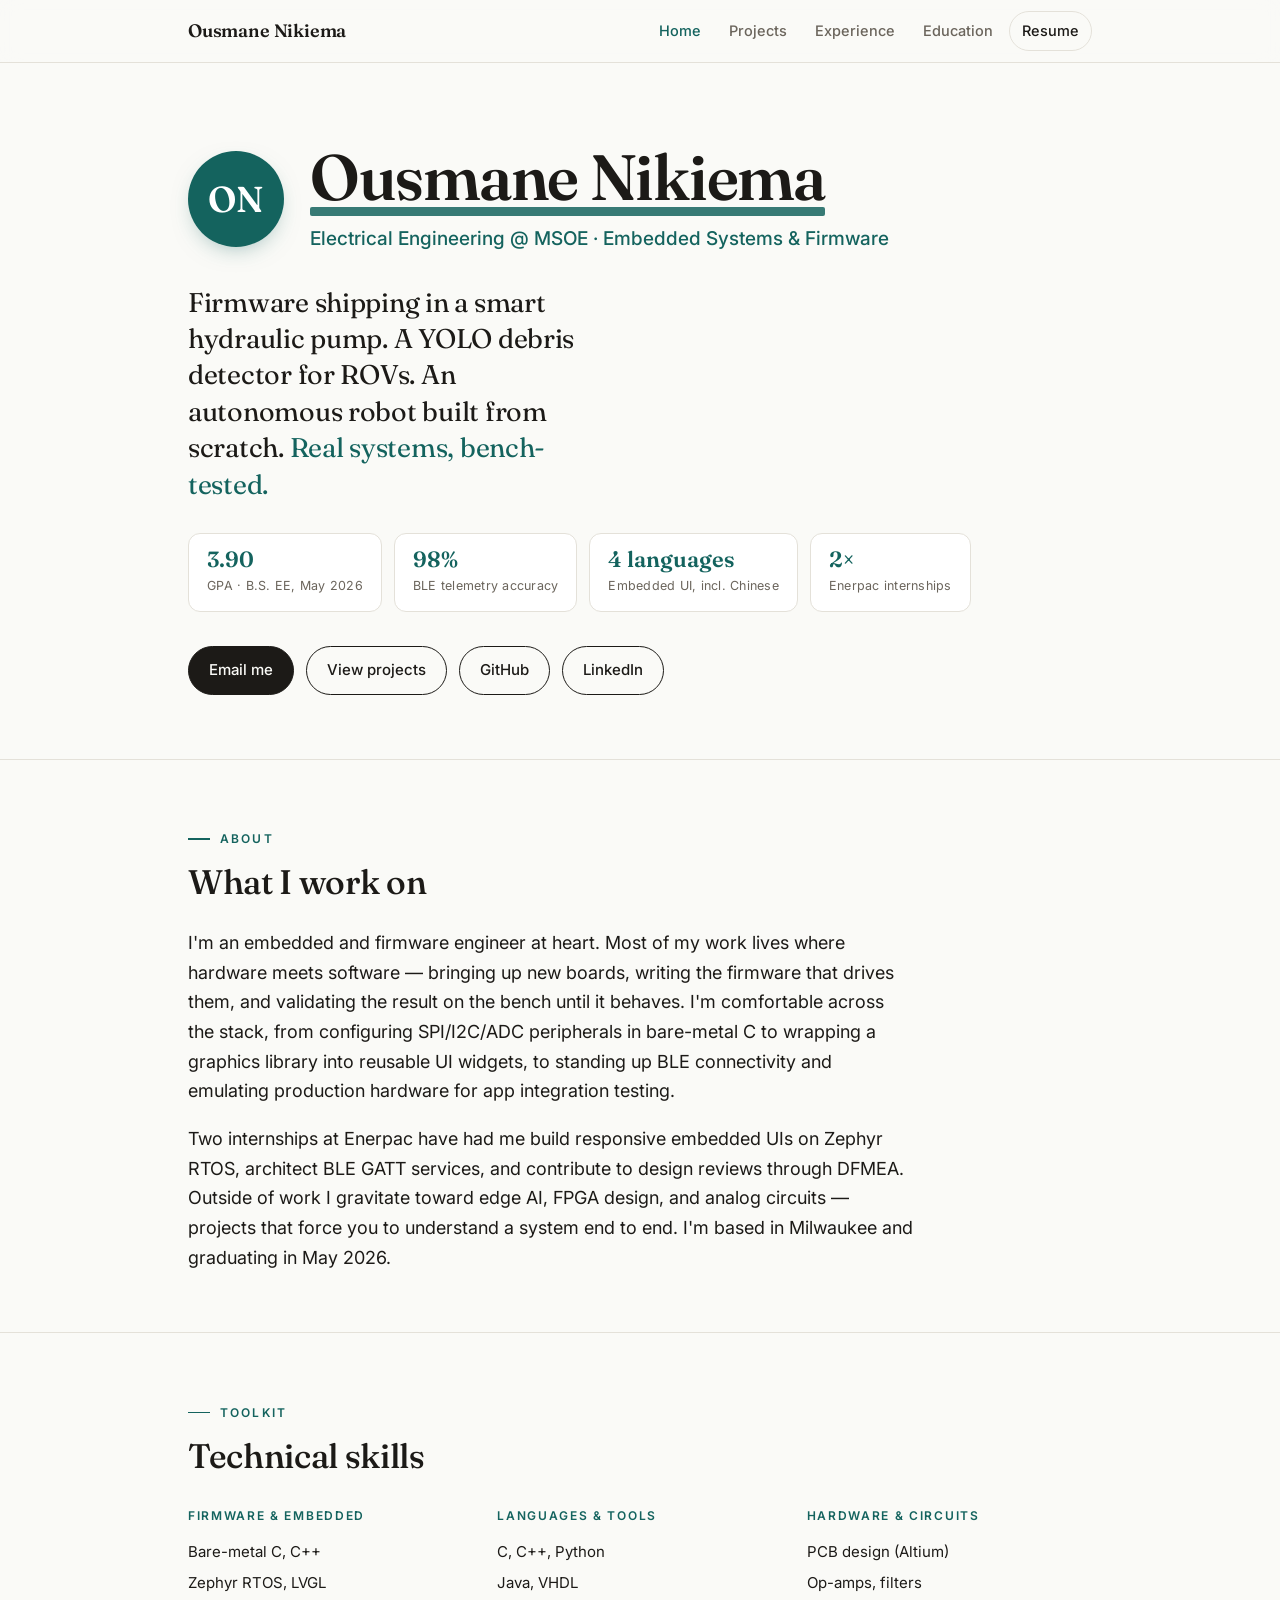
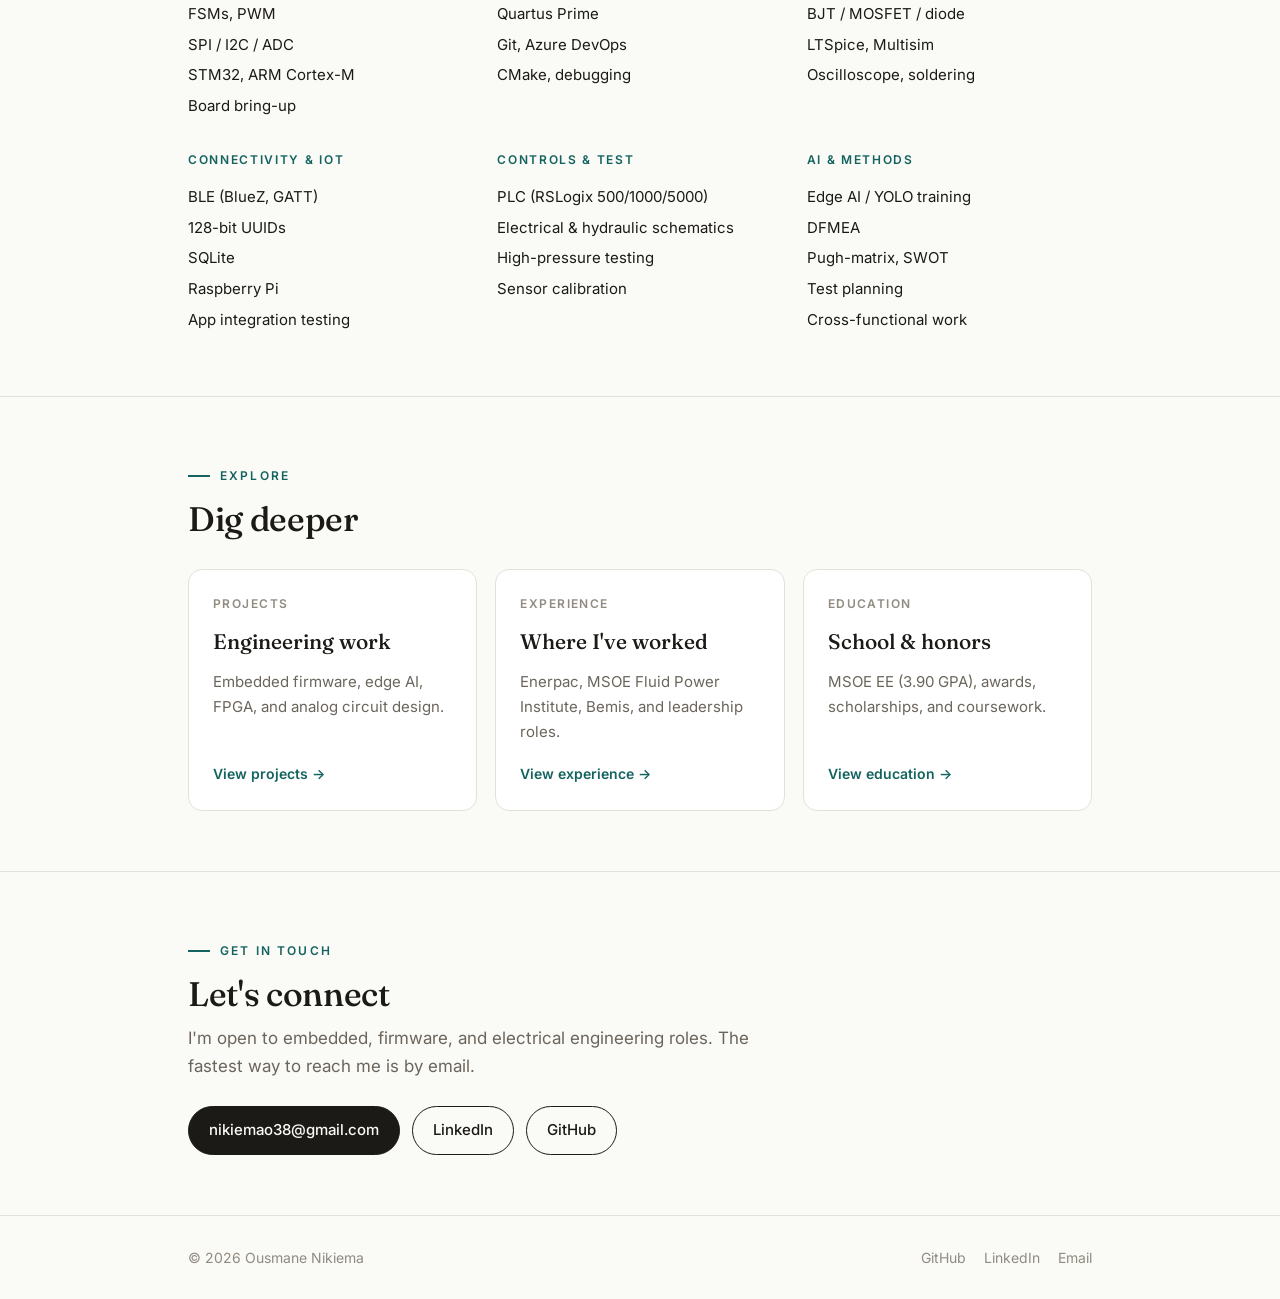
==== index.html @ 077c1083 "Add files via upload" ====
<!DOCTYPE html>
<html lang="en">
<head>
<meta charset="UTF-8" />
<meta name="viewport" content="width=device-width, initial-scale=1.0" />
<title>Ousmane Nikiema | Electrical &amp; Embedded Engineer</title>
<meta name="description" content="Ousmane Nikiema — Electrical Engineering senior at MSOE specializing in embedded systems, firmware, and PCB design. Zephyr RTOS, BLE, FPGAs, and edge AI." />
<link rel="preconnect" href="https://fonts.googleapis.com" />
<link rel="preconnect" href="https://fonts.gstatic.com" crossorigin />
<link href="https://fonts.googleapis.com/css2?family=Fraunces:opsz,wght@9..144,400;9..144,500;9..144,600&family=Inter:wght@400;500;600&display=swap" rel="stylesheet" />
<link rel="stylesheet" href="styles.css" />
</head>
<body>

  <nav class="nav">
    <div class="wrap">
      <a class="brand" href="index.html">Ousmane Nikiema</a>
      <div class="links">
        <a href="index.html" class="active">Home</a>
        <a href="projects.html">Projects</a>
        <a href="work.html">Experience</a>
        <a href="education.html">Education</a>
        <!-- Drop a file named resume.pdf in this folder to activate -->
        <a href="resume.pdf" class="cta" target="_blank" rel="noopener">Resume</a>
      </div>
    </div>
  </nav>

  <header class="hero">
    <div class="wrap">
      <div class="hero-top">
        <!-- To use a real photo: put profile.jpg in an images/ folder and replace the
             monogram below with: <span class="avatar"><img src="images/profile.jpg" alt="Ousmane Nikiema"></span> -->
        <span class="avatar" aria-hidden="true">ON</span>
        <div>
          <h1>Ousmane Nikiema<span class="stroke" aria-hidden="true"></span></h1>
          <p class="subtitle">Electrical Engineering @ MSOE · Embedded Systems &amp; Firmware</p>
        </div>
      </div>
      <p class="headline">Firmware shipping in a smart hydraulic pump. A YOLO debris detector for ROVs. An autonomous robot built from scratch. <em>Real systems, bench-tested.</em></p>
      <div class="stats">
        <div class="stat"><div class="n">3.90</div><div class="l">GPA · B.S. EE, May 2026</div></div>
        <div class="stat"><div class="n">98%</div><div class="l">BLE telemetry accuracy</div></div>
        <div class="stat"><div class="n">4 languages</div><div class="l">Embedded UI, incl. Chinese</div></div>
        <div class="stat"><div class="n">2&times;</div><div class="l">Enerpac internships</div></div>
      </div>
      <div class="actions">
        <a class="btn primary" href="mailto:nikiemao38@gmail.com">Email me</a>
        <a class="btn ghost" href="projects.html">View projects</a>
        <!-- EDIT ME: your GitHub profile -->
        <a class="btn ghost" href="https://github.com/yourusername" target="_blank" rel="noopener">GitHub</a>
        <a class="btn ghost" href="https://linkedin.com/in/ousmane-nikiema-398353217" target="_blank" rel="noopener">LinkedIn</a>
      </div>
    </div>
  </header>

  <section id="about">
    <div class="wrap">
      <span class="eyebrow">About</span>
      <h2 class="section-title">What I work on</h2>
      <div class="about-grid">
        <p>I'm an embedded and firmware engineer at heart. Most of my work lives where hardware meets software — bringing up new boards, writing the firmware that drives them, and validating the result on the bench until it behaves. I'm comfortable across the stack, from configuring SPI/I2C/ADC peripherals in bare-metal C to wrapping a graphics library into reusable UI widgets, to standing up BLE connectivity and emulating production hardware for app integration testing.</p>
        <p>Two internships at Enerpac have had me build responsive embedded UIs on Zephyr RTOS, architect BLE GATT services, and contribute to design reviews through DFMEA. Outside of work I gravitate toward edge AI, FPGA design, and analog circuits — projects that force you to understand a system end to end. I'm based in Milwaukee and graduating in May 2026.</p>
      </div>
    </div>
  </section>

  <section id="skills">
    <div class="wrap">
      <span class="eyebrow">Toolkit</span>
      <h2 class="section-title">Technical skills</h2>
      <div class="skill-groups">
        <div>
          <h4>Firmware &amp; Embedded</h4>
          <ul><li>Bare-metal C, C++</li><li>Zephyr RTOS, LVGL</li><li>FSMs, PWM</li><li>SPI / I2C / ADC</li><li>STM32, ARM Cortex-M</li><li>Board bring-up</li></ul>
        </div>
        <div>
          <h4>Languages &amp; Tools</h4>
          <ul><li>C, C++, Python</li><li>Java, VHDL</li><li>Quartus Prime</li><li>Git, Azure DevOps</li><li>CMake, debugging</li></ul>
        </div>
        <div>
          <h4>Hardware &amp; Circuits</h4>
          <ul><li>PCB design (Altium)</li><li>Op-amps, filters</li><li>BJT / MOSFET / diode</li><li>LTSpice, Multisim</li><li>Oscilloscope, soldering</li></ul>
        </div>
        <div>
          <h4>Connectivity &amp; IoT</h4>
          <ul><li>BLE (BlueZ, GATT)</li><li>128-bit UUIDs</li><li>SQLite</li><li>Raspberry Pi</li><li>App integration testing</li></ul>
        </div>
        <div>
          <h4>Controls &amp; Test</h4>
          <ul><li>PLC (RSLogix 500/1000/5000)</li><li>Electrical &amp; hydraulic schematics</li><li>High-pressure testing</li><li>Sensor calibration</li></ul>
        </div>
        <div>
          <h4>AI &amp; Methods</h4>
          <ul><li>Edge AI / YOLO training</li><li>DFMEA</li><li>Pugh-matrix, SWOT</li><li>Test planning</li><li>Cross-functional work</li></ul>
        </div>
      </div>
    </div>
  </section>

  <section id="explore">
    <div class="wrap">
      <span class="eyebrow">Explore</span>
      <h2 class="section-title">Dig deeper</h2>
      <div class="explore">
        <a class="xcard" href="projects.html">
          <span class="k">Projects</span>
          <h3>Engineering work</h3>
          <p>Embedded firmware, edge AI, FPGA, and analog circuit design.</p>
          <span class="go">View projects →</span>
        </a>
        <a class="xcard" href="work.html">
          <span class="k">Experience</span>
          <h3>Where I've worked</h3>
          <p>Enerpac, MSOE Fluid Power Institute, Bemis, and leadership roles.</p>
          <span class="go">View experience →</span>
        </a>
        <a class="xcard" href="education.html">
          <span class="k">Education</span>
          <h3>School &amp; honors</h3>
          <p>MSOE EE (3.90 GPA), awards, scholarships, and coursework.</p>
          <span class="go">View education →</span>
        </a>
      </div>
    </div>
  </section>

  <section id="contact" class="contact">
    <div class="wrap">
      <span class="eyebrow">Get in touch</span>
      <h2 class="section-title">Let's connect</h2>
      <p>I'm open to embedded, firmware, and electrical engineering roles. The fastest way to reach me is by email.</p>
      <div class="actions">
        <a class="btn primary" href="mailto:nikiemao38@gmail.com">nikiemao38@gmail.com</a>
        <a class="btn ghost" href="https://linkedin.com/in/ousmane-nikiema-398353217" target="_blank" rel="noopener">LinkedIn</a>
        <a class="btn ghost" href="https://github.com/yourusername" target="_blank" rel="noopener">GitHub</a>
      </div>
    </div>
  </section>

  <footer>
    <div class="wrap">
      <span>© <span id="year"></span> Ousmane Nikiema</span>
      <span class="fl">
        <a href="https://github.com/yourusername" target="_blank" rel="noopener">GitHub</a>
        <a href="https://linkedin.com/in/ousmane-nikiema-398353217" target="_blank" rel="noopener">LinkedIn</a>
        <a href="mailto:nikiemao38@gmail.com">Email</a>
      </span>
    </div>
  </footer>
  <script>document.getElementById("year").textContent=new Date().getFullYear();</script>
</body>
</html>
---- styles.css ----
/* =========================================================
   Ousmane Nikiema — portfolio styles (shared across pages)
   ========================================================= */
:root{
  --bg:#FAFAF7; --ink:#1C1A17; --muted:#6B655C; --faint:#918B81;
  --hairline:#E4E1D9; --surface:#FFFFFF;
  --accent:#14635E; --accent-dk:#0C4A46; --accent-wash:#E7F0EE;
  --display:"Fraunces",Georgia,"Times New Roman",serif;
  --body:"Inter",-apple-system,BlinkMacSystemFont,"Segoe UI",sans-serif;
  --maxw:960px;
}
*{box-sizing:border-box;}
html{scroll-behavior:smooth;}
body{
  margin:0;background:var(--bg);color:var(--ink);font-family:var(--body);
  font-size:17px;line-height:1.65;-webkit-font-smoothing:antialiased;text-rendering:optimizeLegibility;
}
a{color:inherit;}
img{max-width:100%;display:block;}
.wrap{max-width:var(--maxw);margin:0 auto;padding:0 28px;}

/* ---------- nav ---------- */
.nav{
  position:sticky;top:0;z-index:50;background:rgba(250,250,247,.86);
  backdrop-filter:saturate(180%) blur(10px);border-bottom:1px solid var(--hairline);
}
.nav .wrap{display:flex;align-items:center;justify-content:space-between;gap:18px;height:62px;}
.nav .brand{font-family:var(--display);font-weight:600;font-size:18px;letter-spacing:-.01em;text-decoration:none;white-space:nowrap;}
.nav .links{display:flex;flex-wrap:wrap;gap:4px;align-items:center;}
.nav .links a{
  text-decoration:none;font-size:14.5px;font-weight:500;color:var(--muted);
  padding:7px 12px;border-radius:999px;transition:background .15s,color .15s;
}
.nav .links a:hover{color:var(--ink);background:rgba(20,99,94,.08);}
.nav .links a.active{color:var(--accent);}
.nav .links a.cta{border:1px solid var(--hairline);color:var(--ink);}
.nav .links a.cta:hover{background:var(--ink);color:var(--bg);}

/* ---------- shared section bits ---------- */
.eyebrow{
  font-size:12px;letter-spacing:.18em;text-transform:uppercase;color:var(--accent);
  font-weight:600;display:inline-flex;align-items:center;gap:10px;
}
.eyebrow::before{content:"";width:22px;height:1.5px;background:var(--accent);display:inline-block;}
h2.section-title{font-family:var(--display);font-weight:500;font-size:clamp(26px,4vw,34px);line-height:1.15;margin:14px 0 0;letter-spacing:-.01em;}
section{padding:60px 0;border-top:1px solid var(--hairline);}
.lead{color:var(--muted);max-width:62ch;font-size:18px;}

/* ---------- buttons ---------- */
.actions{display:flex;flex-wrap:wrap;gap:12px;}
.btn{
  text-decoration:none;font-weight:500;font-size:15px;padding:11px 20px;border-radius:999px;
  border:1px solid var(--ink);transition:background .18s,color .18s,border-color .18s;
  display:inline-flex;align-items:center;gap:8px;
}
.btn.primary{background:var(--ink);color:var(--bg);}
.btn.primary:hover{background:var(--accent);border-color:var(--accent);}
.btn.ghost:hover{background:var(--ink);color:var(--bg);}
.btn:focus-visible{outline:3px solid var(--accent-wash);outline-offset:2px;}

/* ---------- hero (home) ---------- */
header.hero{padding:clamp(54px,9vh,90px) 0 64px;}
.hero-top{display:flex;align-items:center;gap:26px;flex-wrap:wrap;}
.avatar{
  width:96px;height:96px;border-radius:50%;flex:none;overflow:hidden;
  background:var(--accent);color:#fff;display:flex;align-items:center;justify-content:center;
  font-family:var(--display);font-weight:600;font-size:36px;letter-spacing:.02em;
  box-shadow:0 8px 26px -12px rgba(20,99,94,.6);
}
.avatar img{width:100%;height:100%;object-fit:cover;}
.hero h1{font-family:var(--display);font-weight:600;font-size:clamp(38px,7vw,64px);line-height:1.02;letter-spacing:-.02em;margin:0;position:relative;display:inline-block;}
.hero h1 .stroke{position:absolute;left:0;right:0;bottom:-.1em;height:.14em;background:var(--accent);opacity:.85;transform-origin:left center;transform:scaleX(0);border-radius:2px;animation:draw .9s cubic-bezier(.7,0,.2,1) .35s forwards;}
@keyframes draw{to{transform:scaleX(1);}}
.hero .subtitle{color:var(--accent);font-weight:500;margin:14px 0 0;font-size:clamp(16px,2.2vw,19px);}
.hero .headline{font-size:clamp(20px,2.8vw,27px);font-family:var(--display);font-weight:400;line-height:1.35;max-width:24ch;margin:30px 0 0;letter-spacing:-.01em;}
.hero .headline em{font-style:normal;color:var(--accent);}
.hero .actions{margin-top:34px;}

/* stat chips */
.stats{display:flex;flex-wrap:wrap;gap:12px;margin-top:30px;}
.stat{
  border:1px solid var(--hairline);background:var(--surface);border-radius:12px;
  padding:14px 18px;min-width:120px;
}
.stat .n{font-family:var(--display);font-weight:600;font-size:22px;color:var(--accent);line-height:1;}
.stat .l{font-size:12.5px;color:var(--muted);margin-top:6px;letter-spacing:.02em;}

/* ---------- about / skills ---------- */
.about-grid{display:grid;grid-template-columns:1fr;gap:18px;margin-top:26px;}
.about-grid p{margin:0;max-width:66ch;font-size:18px;}
.skill-groups{display:grid;grid-template-columns:repeat(auto-fit,minmax(220px,1fr));gap:28px 24px;margin-top:30px;}
.skill-groups h4{font-size:12px;letter-spacing:.14em;text-transform:uppercase;color:var(--accent);margin:0 0 12px;font-weight:600;}
.skill-groups ul{list-style:none;margin:0;padding:0;}
.skill-groups li{padding:3px 0;color:var(--ink);font-size:15px;}

/* chips (coursework / skill tags) */
.chips{display:flex;flex-wrap:wrap;gap:8px;margin-top:20px;}
.chip{font-size:13px;color:var(--ink);background:var(--surface);border:1px solid var(--hairline);border-radius:999px;padding:6px 13px;}

/* ---------- explore cards (home) ---------- */
.explore{display:grid;grid-template-columns:repeat(3,1fr);gap:18px;margin-top:30px;}
.xcard{
  display:flex;flex-direction:column;gap:8px;text-decoration:none;color:inherit;
  background:var(--surface);border:1px solid var(--hairline);border-radius:14px;padding:24px;
  transition:transform .2s,box-shadow .2s,border-color .2s;
}
.xcard:hover{transform:translateY(-3px);box-shadow:0 14px 34px -18px rgba(28,26,23,.28);border-color:var(--ink);}
.xcard .k{font-size:12px;letter-spacing:.12em;text-transform:uppercase;color:var(--faint);font-weight:600;}
.xcard h3{font-family:var(--display);font-weight:500;font-size:21px;margin:2px 0 0;}
.xcard p{color:var(--muted);font-size:15px;margin:4px 0 0;}
.xcard .go{margin-top:auto;color:var(--accent);font-weight:600;font-size:14px;padding-top:10px;}

/* downloads */
.downloads{display:grid;grid-template-columns:repeat(2,1fr);gap:16px;margin-top:30px;}
.dl{display:flex;flex-direction:column;gap:4px;text-decoration:none;color:inherit;border:1px solid var(--hairline);background:var(--surface);border-radius:14px;padding:22px 24px;transition:border-color .2s,transform .2s;}
.dl:hover{border-color:var(--ink);transform:translateY(-2px);}
.dl b{font-family:var(--display);font-weight:500;font-size:18px;}
.dl span{color:var(--muted);font-size:14px;}

/* ---------- inner page header ---------- */
.page-head{padding:54px 0 0;}
.page-head h1{font-family:var(--display);font-weight:600;font-size:clamp(34px,6vw,52px);letter-spacing:-.02em;margin:14px 0 18px;line-height:1.05;}
.page-head .rule{height:1px;background:var(--hairline);margin-bottom:8px;}

/* ---------- project gallery ---------- */
.gallery{display:grid;grid-template-columns:repeat(2,1fr);gap:22px;padding:40px 0 64px;}
.gcard{display:flex;flex-direction:column;text-decoration:none;color:inherit;background:var(--surface);border:1px solid var(--hairline);border-radius:16px;overflow:hidden;transition:transform .2s,box-shadow .2s,border-color .2s;}
.gcard:hover{transform:translateY(-4px);box-shadow:0 18px 40px -20px rgba(28,26,23,.32);border-color:var(--ink);}
.gcard .thumb{aspect-ratio:16/10;background:var(--accent-wash);overflow:hidden;border-bottom:1px solid var(--hairline);}
.gcard .thumb img{width:100%;height:100%;object-fit:cover;}
.gcard .body{padding:22px 24px 26px;}
.gcard .k{font-size:11.5px;letter-spacing:.12em;text-transform:uppercase;color:var(--accent);font-weight:600;}
.gcard h3{font-family:var(--display);font-weight:500;font-size:22px;margin:8px 0 6px;line-height:1.18;}
.gcard p{color:var(--muted);font-size:15px;margin:0;}

/* ---------- project detail ---------- */
.detail{padding:8px 0 40px;}
.detail h2{font-family:var(--display);font-weight:500;font-size:26px;margin:46px 0 10px;letter-spacing:-.01em;}
.detail h3{font-size:18px;font-weight:600;margin:26px 0 6px;color:var(--ink);}
.detail p{color:var(--muted);max-width:68ch;}
.detail ul{margin:10px 0;padding-left:0;list-style:none;max-width:68ch;}
.detail ul li{position:relative;padding:5px 0 5px 22px;color:var(--muted);}
.detail ul li::before{content:"";position:absolute;left:0;top:13px;width:7px;height:7px;border-radius:50%;background:var(--accent);}
.meta-row{display:flex;flex-wrap:wrap;gap:10px;margin:6px 0 0;}
.figs{display:grid;grid-template-columns:repeat(auto-fit,minmax(280px,1fr));gap:20px;margin:24px 0;}
.fig{border:1px solid var(--hairline);border-radius:14px;overflow:hidden;background:var(--surface);}
.fig img{width:100%;background:#fff;}
.fig figcaption{font-size:13.5px;color:var(--muted);padding:12px 16px;border-top:1px solid var(--hairline);}
.highlight{background:var(--accent);color:#fff;border-radius:16px;padding:26px 30px;margin:30px 0 8px;}
.highlight .n{font-family:var(--display);font-weight:600;font-size:clamp(24px,4vw,32px);line-height:1.1;}
.highlight .l{opacity:.9;margin-top:6px;font-size:15px;}
.prevnext{display:flex;justify-content:space-between;gap:16px;flex-wrap:wrap;border-top:1px solid var(--hairline);padding:26px 0 0;margin-top:36px;}
.prevnext a{text-decoration:none;color:inherit;font-size:14px;}
.prevnext .k{color:var(--faint);font-size:12px;letter-spacing:.1em;text-transform:uppercase;}
.prevnext b{font-family:var(--display);font-weight:500;color:var(--accent);font-size:17px;}

/* ---------- work / experience ---------- */
.work-block{padding-top:8px;}
.role{padding:28px 0;border-top:1px solid var(--hairline);}
.role:first-of-type{border-top:none;}
.role .head{display:flex;justify-content:space-between;gap:14px;flex-wrap:wrap;align-items:baseline;}
.role h3{font-family:var(--display);font-weight:500;font-size:21px;margin:0;letter-spacing:-.01em;}
.role .when{color:var(--faint);font-size:13.5px;white-space:nowrap;font-variant-numeric:tabular-nums;}
.role .org{color:var(--accent);font-weight:500;margin:3px 0 0;font-size:15px;}
.role ul{list-style:none;margin:12px 0 0;padding:0;max-width:70ch;}
.role ul li{position:relative;padding:5px 0 5px 22px;color:var(--muted);}
.role ul li::before{content:"";position:absolute;left:0;top:13px;width:7px;height:7px;border-radius:50%;background:var(--accent);}
.subhead{font-size:12px;letter-spacing:.16em;text-transform:uppercase;color:var(--faint);font-weight:600;margin:48px 0 4px;}

/* ---------- education ---------- */
.edu .role .note{color:var(--muted);margin:8px 0 0;}
.awards{list-style:none;margin:18px 0 0;padding:0;max-width:72ch;}
.awards li{position:relative;padding:8px 0 8px 22px;border-bottom:1px solid var(--hairline);color:var(--ink);font-size:15.5px;}
.awards li:last-child{border-bottom:none;}
.awards li::before{content:"—";position:absolute;left:0;color:var(--accent);}
.awards b{font-weight:600;}

/* ---------- contact / footer ---------- */
.contact h2{margin-bottom:10px;}
.contact p{color:var(--muted);max-width:52ch;margin:0 0 26px;}
footer{border-top:1px solid var(--hairline);padding:30px 0;color:var(--faint);font-size:14px;}
footer .wrap{display:flex;justify-content:space-between;flex-wrap:wrap;gap:12px;align-items:center;}
footer a{color:var(--faint);text-decoration:none;}
footer a:hover{color:var(--accent);}
footer .fl{display:flex;gap:18px;}

/* ---------- responsive ---------- */
@media(max-width:760px){
  .explore{grid-template-columns:1fr;}
  .downloads{grid-template-columns:1fr;}
  .gallery{grid-template-columns:1fr;}
  section{padding:48px 0;}
  .nav .brand{font-size:16px;}
  .nav .links a{padding:6px 9px;font-size:13.5px;}
}
@media(prefers-reduced-motion:reduce){
  html{scroll-behavior:auto;}
  .hero h1 .stroke{animation:none;transform:scaleX(1);}
  .xcard,.gcard,.dl{transition:none;}
}
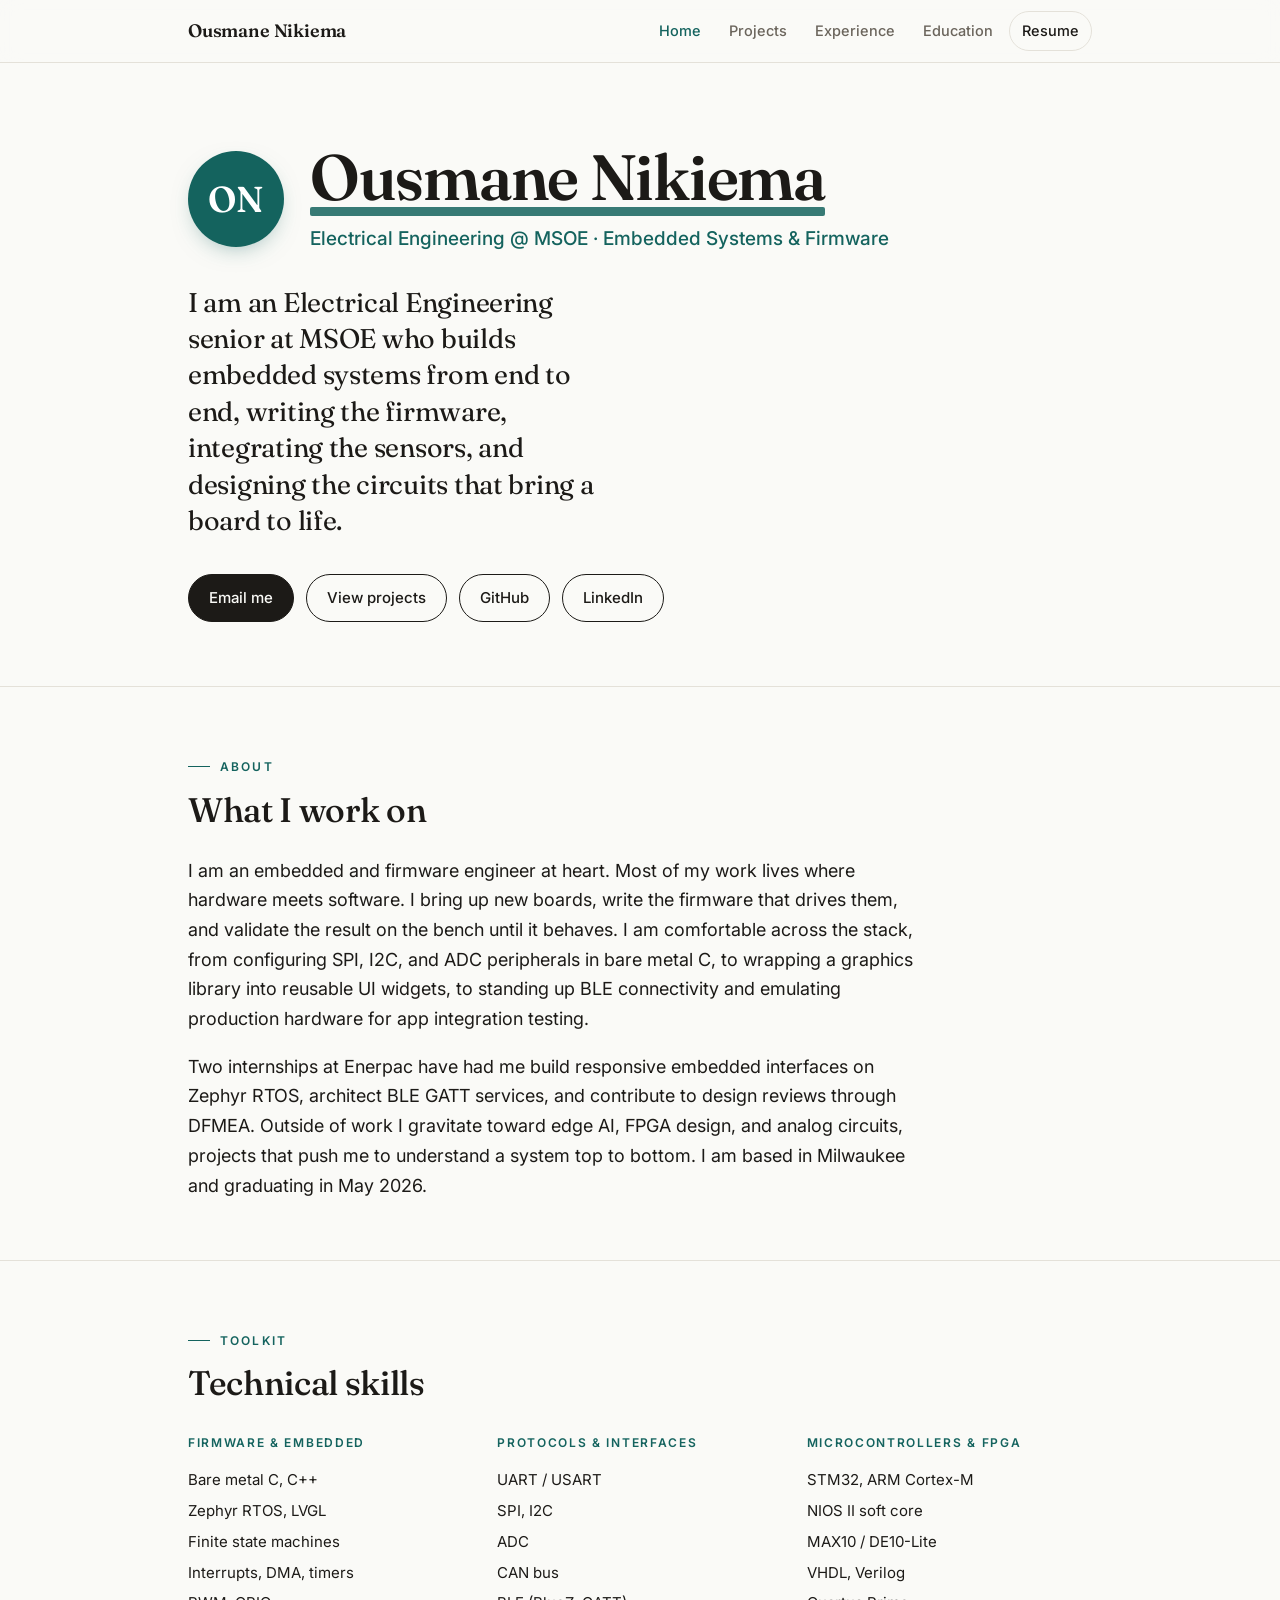
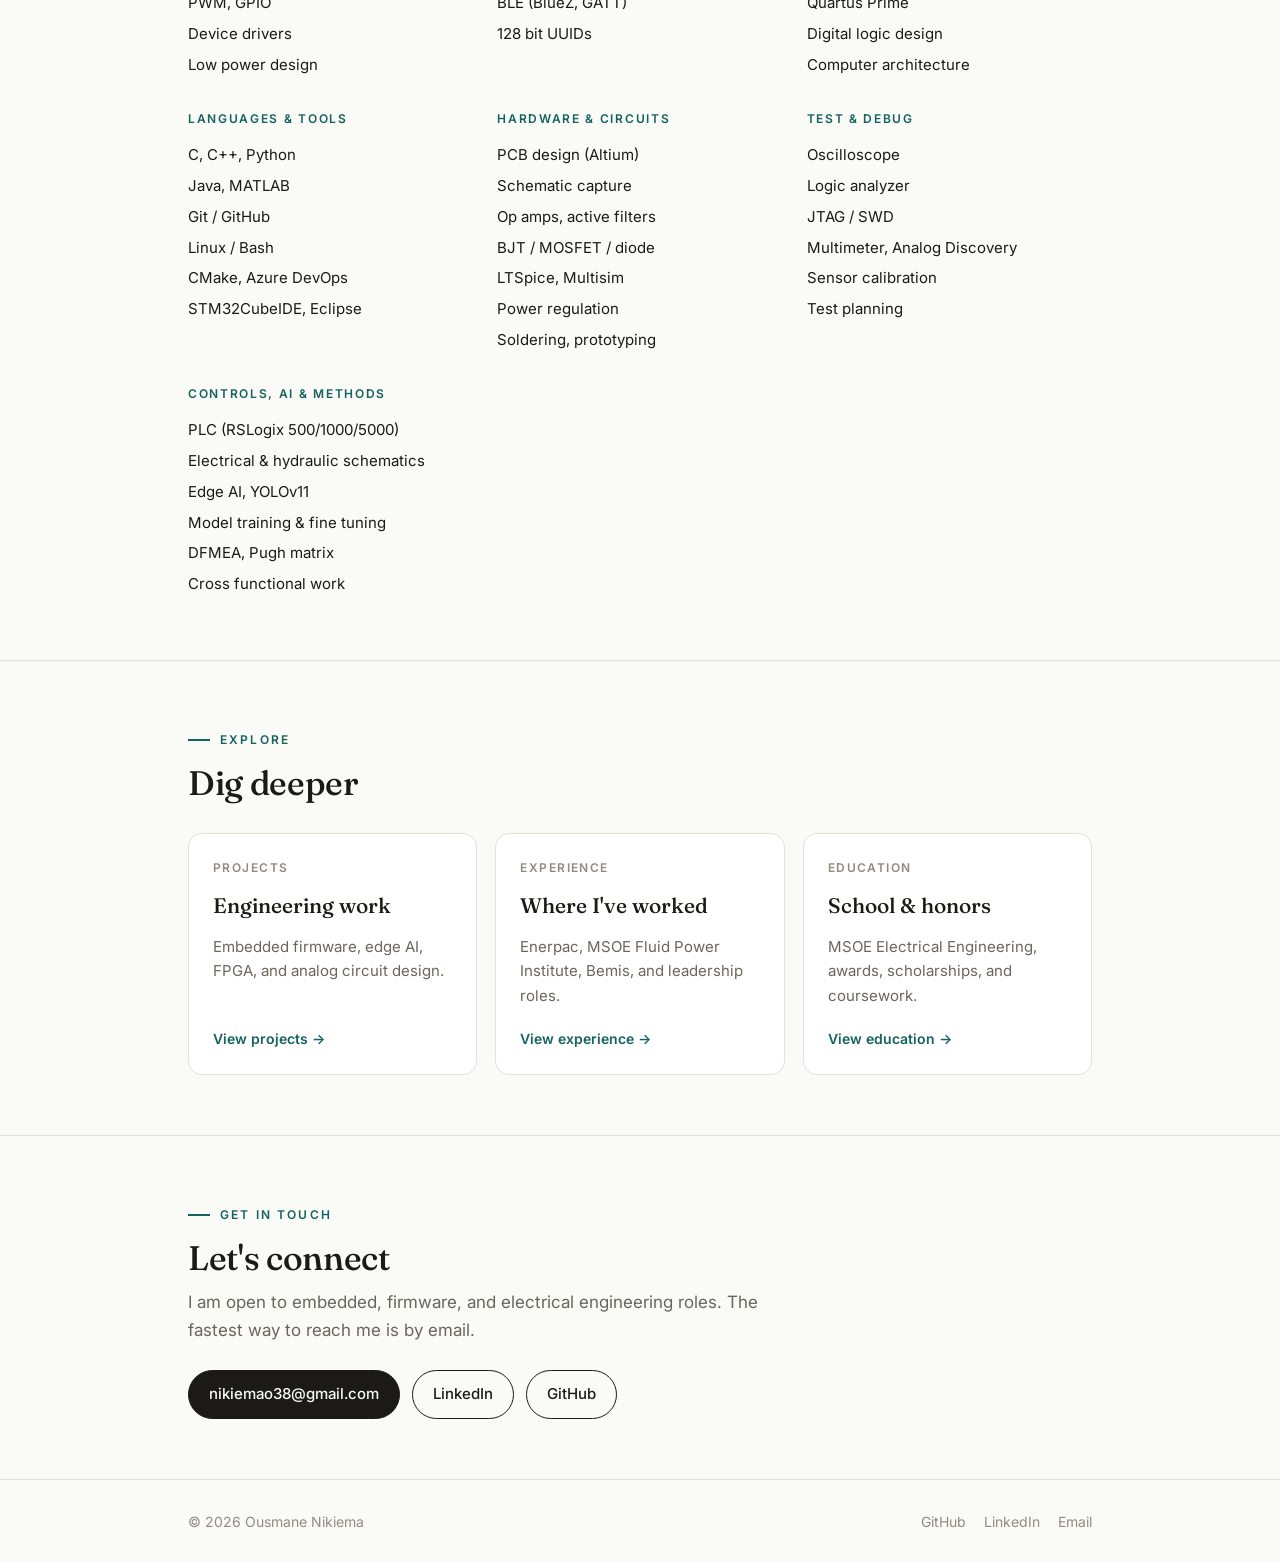
==== commit 601ee22e: "Add files via upload" ====
--- a/index.html
+++ b/index.html
@@ -4,7 +4,7 @@
 <meta charset="UTF-8" />
 <meta name="viewport" content="width=device-width, initial-scale=1.0" />
 <title>Ousmane Nikiema | Electrical &amp; Embedded Engineer</title>
-<meta name="description" content="Ousmane Nikiema — Electrical Engineering senior at MSOE specializing in embedded systems, firmware, and PCB design. Zephyr RTOS, BLE, FPGAs, and edge AI." />
+<meta name="description" content="Ousmane Nikiema, Electrical Engineering senior at MSOE specializing in embedded systems, firmware, and PCB design. Zephyr RTOS, BLE, FPGAs, and edge AI." />
 <link rel="preconnect" href="https://fonts.googleapis.com" />
 <link rel="preconnect" href="https://fonts.gstatic.com" crossorigin />
 <link href="https://fonts.googleapis.com/css2?family=Fraunces:opsz,wght@9..144,400;9..144,500;9..144,600&family=Inter:wght@400;500;600&display=swap" rel="stylesheet" />
@@ -20,7 +20,6 @@
         <a href="projects.html">Projects</a>
         <a href="work.html">Experience</a>
         <a href="education.html">Education</a>
-        <!-- Drop a file named resume.pdf in this folder to activate -->
         <a href="resume.pdf" class="cta" target="_blank" rel="noopener">Resume</a>
       </div>
     </div>
@@ -29,7 +28,7 @@
   <header class="hero">
     <div class="wrap">
       <div class="hero-top">
-        <!-- To use a real photo: put profile.jpg in an images/ folder and replace the
+        <!-- To use a real photo: put profile.jpg in the images/ folder and replace the
              monogram below with: <span class="avatar"><img src="images/profile.jpg" alt="Ousmane Nikiema"></span> -->
         <span class="avatar" aria-hidden="true">ON</span>
         <div>
@@ -37,18 +36,11 @@
           <p class="subtitle">Electrical Engineering @ MSOE · Embedded Systems &amp; Firmware</p>
         </div>
       </div>
-      <p class="headline">Firmware shipping in a smart hydraulic pump. A YOLO debris detector for ROVs. An autonomous robot built from scratch. <em>Real systems, bench-tested.</em></p>
-      <div class="stats">
-        <div class="stat"><div class="n">3.90</div><div class="l">GPA · B.S. EE, May 2026</div></div>
-        <div class="stat"><div class="n">98%</div><div class="l">BLE telemetry accuracy</div></div>
-        <div class="stat"><div class="n">4 languages</div><div class="l">Embedded UI, incl. Chinese</div></div>
-        <div class="stat"><div class="n">2&times;</div><div class="l">Enerpac internships</div></div>
-      </div>
+      <p class="headline">I am an Electrical Engineering senior at MSOE who builds embedded systems from end to end, writing the firmware, integrating the sensors, and designing the circuits that bring a board to life.</p>
       <div class="actions">
         <a class="btn primary" href="mailto:nikiemao38@gmail.com">Email me</a>
         <a class="btn ghost" href="projects.html">View projects</a>
-        <!-- EDIT ME: your GitHub profile -->
-        <a class="btn ghost" href="https://github.com/yourusername" target="_blank" rel="noopener">GitHub</a>
+        <a class="btn ghost" href="https://github.com/ousmanezz" target="_blank" rel="noopener">GitHub</a>
         <a class="btn ghost" href="https://linkedin.com/in/ousmane-nikiema-398353217" target="_blank" rel="noopener">LinkedIn</a>
       </div>
     </div>
@@ -59,8 +51,8 @@
       <span class="eyebrow">About</span>
       <h2 class="section-title">What I work on</h2>
       <div class="about-grid">
-        <p>I'm an embedded and firmware engineer at heart. Most of my work lives where hardware meets software — bringing up new boards, writing the firmware that drives them, and validating the result on the bench until it behaves. I'm comfortable across the stack, from configuring SPI/I2C/ADC peripherals in bare-metal C to wrapping a graphics library into reusable UI widgets, to standing up BLE connectivity and emulating production hardware for app integration testing.</p>
-        <p>Two internships at Enerpac have had me build responsive embedded UIs on Zephyr RTOS, architect BLE GATT services, and contribute to design reviews through DFMEA. Outside of work I gravitate toward edge AI, FPGA design, and analog circuits — projects that force you to understand a system end to end. I'm based in Milwaukee and graduating in May 2026.</p>
+        <p>I am an embedded and firmware engineer at heart. Most of my work lives where hardware meets software. I bring up new boards, write the firmware that drives them, and validate the result on the bench until it behaves. I am comfortable across the stack, from configuring SPI, I2C, and ADC peripherals in bare metal C, to wrapping a graphics library into reusable UI widgets, to standing up BLE connectivity and emulating production hardware for app integration testing.</p>
+        <p>Two internships at Enerpac have had me build responsive embedded interfaces on Zephyr RTOS, architect BLE GATT services, and contribute to design reviews through DFMEA. Outside of work I gravitate toward edge AI, FPGA design, and analog circuits, projects that push me to understand a system top to bottom. I am based in Milwaukee and graduating in May 2026.</p>
       </div>
     </div>
   </section>
@@ -72,27 +64,31 @@
       <div class="skill-groups">
         <div>
           <h4>Firmware &amp; Embedded</h4>
-          <ul><li>Bare-metal C, C++</li><li>Zephyr RTOS, LVGL</li><li>FSMs, PWM</li><li>SPI / I2C / ADC</li><li>STM32, ARM Cortex-M</li><li>Board bring-up</li></ul>
+          <ul><li>Bare metal C, C++</li><li>Zephyr RTOS, LVGL</li><li>Finite state machines</li><li>Interrupts, DMA, timers</li><li>PWM, GPIO</li><li>Device drivers</li><li>Low power design</li></ul>
+        </div>
+        <div>
+          <h4>Protocols &amp; Interfaces</h4>
+          <ul><li>UART / USART</li><li>SPI, I2C</li><li>ADC</li><li>CAN bus</li><li>BLE (BlueZ, GATT)</li><li>128 bit UUIDs</li></ul>
+        </div>
+        <div>
+          <h4>Microcontrollers &amp; FPGA</h4>
+          <ul><li>STM32, ARM Cortex-M</li><li>NIOS II soft core</li><li>MAX10 / DE10-Lite</li><li>VHDL, Verilog</li><li>Quartus Prime</li><li>Digital logic design</li><li>Computer architecture</li></ul>
         </div>
         <div>
           <h4>Languages &amp; Tools</h4>
-          <ul><li>C, C++, Python</li><li>Java, VHDL</li><li>Quartus Prime</li><li>Git, Azure DevOps</li><li>CMake, debugging</li></ul>
+          <ul><li>C, C++, Python</li><li>Java, MATLAB</li><li>Git / GitHub</li><li>Linux / Bash</li><li>CMake, Azure DevOps</li><li>STM32CubeIDE, Eclipse</li></ul>
         </div>
         <div>
           <h4>Hardware &amp; Circuits</h4>
-          <ul><li>PCB design (Altium)</li><li>Op-amps, filters</li><li>BJT / MOSFET / diode</li><li>LTSpice, Multisim</li><li>Oscilloscope, soldering</li></ul>
+          <ul><li>PCB design (Altium)</li><li>Schematic capture</li><li>Op amps, active filters</li><li>BJT / MOSFET / diode</li><li>LTSpice, Multisim</li><li>Power regulation</li><li>Soldering, prototyping</li></ul>
         </div>
         <div>
-          <h4>Connectivity &amp; IoT</h4>
-          <ul><li>BLE (BlueZ, GATT)</li><li>128-bit UUIDs</li><li>SQLite</li><li>Raspberry Pi</li><li>App integration testing</li></ul>
+          <h4>Test &amp; Debug</h4>
+          <ul><li>Oscilloscope</li><li>Logic analyzer</li><li>JTAG / SWD</li><li>Multimeter, Analog Discovery</li><li>Sensor calibration</li><li>Test planning</li></ul>
         </div>
         <div>
-          <h4>Controls &amp; Test</h4>
-          <ul><li>PLC (RSLogix 500/1000/5000)</li><li>Electrical &amp; hydraulic schematics</li><li>High-pressure testing</li><li>Sensor calibration</li></ul>
-        </div>
-        <div>
-          <h4>AI &amp; Methods</h4>
-          <ul><li>Edge AI / YOLO training</li><li>DFMEA</li><li>Pugh-matrix, SWOT</li><li>Test planning</li><li>Cross-functional work</li></ul>
+          <h4>Controls, AI &amp; Methods</h4>
+          <ul><li>PLC (RSLogix 500/1000/5000)</li><li>Electrical &amp; hydraulic schematics</li><li>Edge AI, YOLOv11</li><li>Model training &amp; fine tuning</li><li>DFMEA, Pugh matrix</li><li>Cross functional work</li></ul>
         </div>
       </div>
     </div>
@@ -118,7 +114,7 @@
         <a class="xcard" href="education.html">
           <span class="k">Education</span>
           <h3>School &amp; honors</h3>
-          <p>MSOE EE (3.90 GPA), awards, scholarships, and coursework.</p>
+          <p>MSOE Electrical Engineering, awards, scholarships, and coursework.</p>
           <span class="go">View education →</span>
         </a>
       </div>
@@ -129,11 +125,11 @@
     <div class="wrap">
       <span class="eyebrow">Get in touch</span>
       <h2 class="section-title">Let's connect</h2>
-      <p>I'm open to embedded, firmware, and electrical engineering roles. The fastest way to reach me is by email.</p>
+      <p>I am open to embedded, firmware, and electrical engineering roles. The fastest way to reach me is by email.</p>
       <div class="actions">
         <a class="btn primary" href="mailto:nikiemao38@gmail.com">nikiemao38@gmail.com</a>
         <a class="btn ghost" href="https://linkedin.com/in/ousmane-nikiema-398353217" target="_blank" rel="noopener">LinkedIn</a>
-        <a class="btn ghost" href="https://github.com/yourusername" target="_blank" rel="noopener">GitHub</a>
+        <a class="btn ghost" href="https://github.com/ousmanezz" target="_blank" rel="noopener">GitHub</a>
       </div>
     </div>
   </section>
@@ -142,7 +138,7 @@
     <div class="wrap">
       <span>© <span id="year"></span> Ousmane Nikiema</span>
       <span class="fl">
-        <a href="https://github.com/yourusername" target="_blank" rel="noopener">GitHub</a>
+        <a href="https://github.com/ousmanezz" target="_blank" rel="noopener">GitHub</a>
         <a href="https://linkedin.com/in/ousmane-nikiema-398353217" target="_blank" rel="noopener">LinkedIn</a>
         <a href="mailto:nikiemao38@gmail.com">Email</a>
       </span>
--- a/styles.css
+++ b/styles.css
@@ -198,3 +198,19 @@
   .hero h1 .stroke{animation:none;transform:scaleX(1);}
   .xcard,.gcard,.dl{transition:none;}
 }
+
+/* ---------- project actions + video placeholder + spec grid ---------- */
+.proj-actions{display:flex;gap:12px;flex-wrap:wrap;margin:22px 0 4px;}
+.video-ph{position:relative;border:1px dashed var(--accent);border-radius:16px;background:var(--accent-wash);
+  aspect-ratio:16/9;display:flex;align-items:center;justify-content:center;flex-direction:column;gap:14px;
+  margin:24px 0;text-align:center;padding:24px;}
+.video-ph .play{width:62px;height:62px;border-radius:50%;background:var(--accent);color:#fff;
+  display:flex;align-items:center;justify-content:center;box-shadow:0 8px 22px -10px rgba(20,99,94,.7);}
+.video-ph .cap{font-weight:600;color:var(--accent-dk);font-size:16px;}
+.video-ph p{margin:0;font-size:13.5px;color:var(--muted);max-width:52ch;}
+.specs{display:grid;grid-template-columns:repeat(auto-fit,minmax(220px,1fr));gap:16px;margin:22px 0 6px;}
+.spec-card{border:1px solid var(--hairline);background:var(--surface);border-radius:14px;padding:20px 22px;}
+.spec-card h4{margin:0 0 10px;font-size:13px;letter-spacing:.1em;text-transform:uppercase;color:var(--accent);font-weight:600;}
+.spec-card ul{list-style:none;margin:0;padding:0;}
+.spec-card li{padding:4px 0;color:var(--muted);font-size:14.5px;}
+.spec-card li b{color:var(--ink);font-weight:600;}
